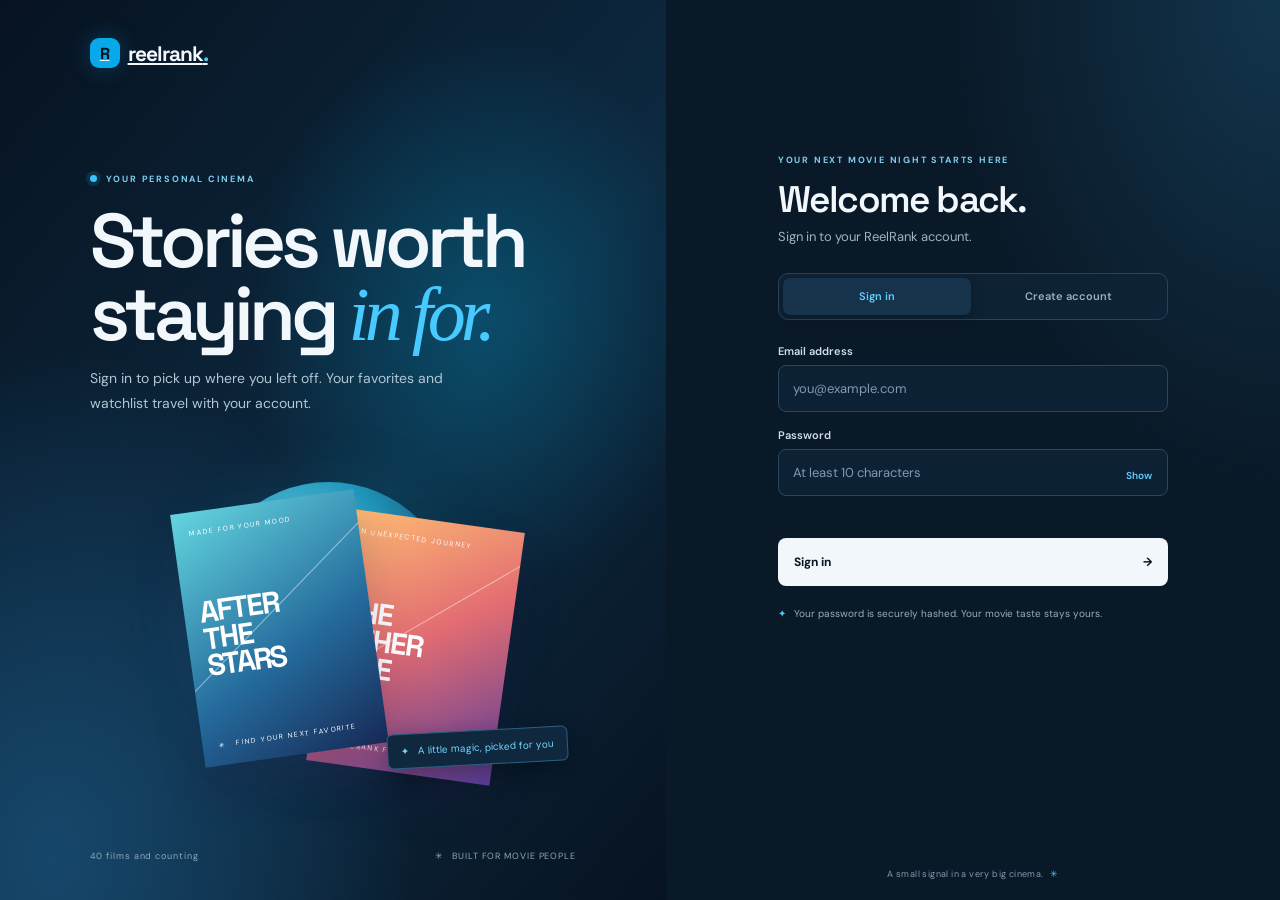
==== static/login.html @ 8eb5d7c5 "Add account login and streaming-style interface" ====
<!doctype html>
<html lang="en">
<head>
  <meta charset="utf-8">
  <meta name="viewport" content="width=device-width,initial-scale=1">
  <meta name="theme-color" content="#071321">
  <title>Sign in · ReelRank</title>
  <link rel="preconnect" href="https://fonts.googleapis.com">
  <link rel="preconnect" href="https://fonts.gstatic.com" crossorigin>
  <link href="https://fonts.googleapis.com/css2?family=DM+Sans:wght@400;500;600;700&family=Space+Grotesk:wght@500;600;700&display=swap" rel="stylesheet">
  <link rel="stylesheet" href="/static/login.css">
</head>
<body>
  <main class="auth-layout">
    <section class="auth-story" aria-label="About ReelRank">
      <a class="auth-brand" href="/"><span class="auth-brand-mark">R</span> reelrank<span>.</span></a>
      <div class="story-copy">
        <div class="story-eyebrow"><i></i> YOUR PERSONAL CINEMA</div>
        <h1>Stories worth<br>staying <em>in for.</em></h1>
        <p>Sign in to pick up where you left off. Your favorites and watchlist travel with your account.</p>
      </div>
      <div class="story-art" aria-hidden="true">
        <div class="story-orb"></div>
        <div class="story-poster story-poster-back"><span>AN UNEXPECTED JOURNEY</span><b>THE<br>OTHER<br>SIDE</b><small>A REELRANK FAVORITE</small></div>
        <div class="story-poster story-poster-front"><span>MADE FOR YOUR MOOD</span><b>AFTER<br>THE<br>STARS</b><small>✳ &nbsp; FIND YOUR NEXT FAVORITE</small></div>
        <div class="story-caption">✦ &nbsp; A little magic, picked for you</div>
      </div>
      <div class="story-foot"><span>40 films and counting</span><span>✳ &nbsp; BUILT FOR MOVIE PEOPLE</span></div>
    </section>

    <section class="auth-panel" aria-labelledby="auth-title">
      <div class="auth-card">
        <div class="auth-mobile-brand"><span class="auth-brand-mark">R</span> reelrank<span>.</span></div>
        <div class="auth-kicker">YOUR NEXT MOVIE NIGHT STARTS HERE</div>
        <h2 id="auth-title">Welcome back.</h2>
        <p class="auth-subtitle" id="auth-subtitle">Sign in to your ReelRank account.</p>

        <div class="auth-tabs" role="tablist" aria-label="Account access">
          <button type="button" class="auth-tab active" id="login-tab" role="tab" aria-selected="true">Sign in</button>
          <button type="button" class="auth-tab" id="register-tab" role="tab" aria-selected="false">Create account</button>
        </div>

        <form id="auth-form" novalidate>
          <label class="auth-field" id="name-field" hidden>
            <span>Your name</span>
            <input id="display-name" name="display_name" type="text" autocomplete="name" maxlength="80" placeholder="What should we call you?">
          </label>
          <label class="auth-field">
            <span>Email address</span>
            <input id="email" name="email" type="email" autocomplete="email" maxlength="254" placeholder="you@example.com" required>
          </label>
          <label class="auth-field password-field">
            <span>Password</span>
            <input id="password" name="password" type="password" autocomplete="current-password" minlength="10" maxlength="128" placeholder="At least 10 characters" required>
            <button class="password-toggle" type="button" id="password-toggle" aria-label="Show password">Show</button>
          </label>
          <p class="auth-error" id="auth-error" role="alert" aria-live="polite"></p>
          <button class="auth-submit" type="submit"><span id="submit-label">Sign in</span><span aria-hidden="true">→</span></button>
        </form>
        <p class="auth-security"><span>✦</span> Your password is securely hashed. Your movie taste stays yours.</p>
      </div>
      <div class="auth-bottom">A small signal in a very big cinema. <span>✳</span></div>
    </section>
  </main>
  <script src="/static/auth.js"></script>
</body>
</html>
---- static/login.css ----
:root{font-family:'DM Sans',sans-serif;color:#30203d;background:#fff8f1;font-synthesis:none;text-rendering:optimizeLegibility}*{box-sizing:border-box}body{margin:0;min-width:320px;min-height:100vh;background:#fff8f1}.auth-layout{min-height:100vh;display:grid;grid-template-columns:minmax(0,1.04fr) minmax(420px,.96fr)}.auth-story{min-height:100vh;position:relative;overflow:hidden;padding:38px clamp(30px,7vw,105px);display:flex;flex-direction:column;justify-content:space-between;background:radial-gradient(ellipse at 78% 38%,#ffd09c78 0,transparent 28%),radial-gradient(ellipse at 8% 95%,#d6c2ff96 0,transparent 36%),linear-gradient(135deg,#fff0dc 0%,#fff6ed 52%,#f2eaff 100%)}.auth-brand,.auth-mobile-brand{display:inline-flex;align-items:center;gap:8px;width:max-content;color:#2d193e;font:700 21px 'Space Grotesk',sans-serif;letter-spacing:-1px}.auth-brand>span:last-child,.auth-mobile-brand>span:last-child{margin-left:-8px;color:#ed6387}.auth-brand-mark{width:30px;height:30px;display:grid;place-items:center;border-radius:9px;background:linear-gradient(145deg,#d9ff79,#b4e849);color:#202d16;font-size:16px;letter-spacing:0;box-shadow:0 5px 15px #b0dc4c42}.story-copy{position:relative;z-index:2;margin-top:45px}.story-eyebrow,.auth-kicker{color:#816f8d;font-size:9px;font-weight:700;letter-spacing:1.8px}.story-eyebrow{display:flex;align-items:center;gap:9px}.story-eyebrow i{width:7px;height:7px;border-radius:50%;background:#ea648e;box-shadow:0 0 0 4px #ea648e20}.story-copy h1{margin:20px 0 15px;color:#2d193e;font:600 clamp(44px,6.4vw,76px)/.96 'Space Grotesk',sans-serif;letter-spacing:-5px}.story-copy h1 em{color:#7955e6;font-family:Georgia,serif;font-weight:400}.story-copy p{max-width:400px;color:#786a80;font-size:14px;line-height:1.8}.story-art{height:300px;max-width:470px;position:relative;align-self:center;width:100%;margin:-8px 0 8px;perspective:900px}.story-orb{position:absolute;left:22%;top:0;width:255px;height:255px;border-radius:50%;background:radial-gradient(circle at 37% 35%,#ffc977,#fa8976 43%,#bd68c9 75%,#7759e7 100%);filter:drop-shadow(0 12px 35px #be70cf40)}.story-poster{position:absolute;top:19px;width:185px;height:255px;padding:16px;display:flex;flex-direction:column;justify-content:space-between;color:white;box-shadow:0 24px 44px #28143d35;overflow:hidden}.story-poster:after{content:'';position:absolute;width:250px;height:1px;top:40%;left:-15%;transform:rotate(-38deg);background:#ffffff77}.story-poster>*{position:relative;z-index:1}.story-poster span,.story-poster small{font-size:7px;letter-spacing:1.4px}.story-poster b{font:700 30px/.9 'Space Grotesk',sans-serif;letter-spacing:-2px}.story-poster-back{left:48%;top:37px;transform:rotate(8deg);background:linear-gradient(150deg,#ffc16d,#ef6d83 48%,#593b99)}.story-poster-front{left:19%;transform:rotate(-8deg);background:linear-gradient(150deg,#63d5df,#5664d7 58%,#37234f)}.story-caption{position:absolute;right:0;bottom:17px;padding:10px 13px;border:1px solid #e8d5f3;border-radius:6px;background:#fffdf7;color:#6448bd;font-size:10px;box-shadow:0 8px 23px #56367320;transform:rotate(-3deg)}.story-foot{display:flex;justify-content:space-between;color:#8d7c92;font-size:9px;letter-spacing:.9px}.auth-panel{min-height:100vh;display:flex;flex-direction:column;align-items:center;justify-content:center;padding:46px clamp(28px,6vw,90px) 20px;background:#fffdf9}.auth-card{width:min(100%,390px);margin:auto 0}.auth-mobile-brand{display:none;margin-bottom:44px}.auth-kicker{color:#987db4}.auth-card h2{margin:14px 0 7px;color:#2e1c3e;font:600 37px/1.1 'Space Grotesk',sans-serif;letter-spacing:-1.8px}.auth-subtitle{margin:0;color:#82758b;font-size:13px}.auth-tabs{display:grid;grid-template-columns:1fr 1fr;gap:4px;margin:28px 0 24px;padding:4px;border:1px solid #eee5ee;border-radius:10px;background:#f8f3f8}.auth-tab{height:37px;border:0;border-radius:7px;background:transparent;color:#8b7e91;font:600 11px 'DM Sans',sans-serif;cursor:pointer}.auth-tab.active{background:#fff;color:#6948c9;box-shadow:0 3px 10px #46235113}.auth-field{display:block;margin:0 0 16px}.auth-field>span{display:block;margin:0 0 7px;color:#594967;font-size:11px;font-weight:600}.auth-field input{width:100%;height:47px;padding:0 14px;border:1px solid #e8dfea;border-radius:8px;outline:0;background:#fff;color:#352342;font:13px 'DM Sans',sans-serif;transition:border .15s,box-shadow .15s}.auth-field input::placeholder{color:#ad9fb2}.auth-field input:focus{border-color:#9b82ed;box-shadow:0 0 0 4px #8f76ee1c}.password-field{position:relative}.password-field input{padding-right:63px}.password-toggle{position:absolute;right:10px;bottom:10px;padding:4px 6px;border:0;background:transparent;color:#7859cc;font:600 10px 'DM Sans',sans-serif;cursor:pointer}.auth-error{min-height:18px;margin:2px 0 8px;color:#bd3f58;font-size:11px;line-height:1.5}.auth-submit{width:100%;height:48px;display:flex;justify-content:space-between;align-items:center;padding:0 16px;border:0;border-radius:8px;background:linear-gradient(110deg,#7455e7,#a44de3 57%,#e95e91);color:white;font:700 12px 'DM Sans',sans-serif;cursor:pointer;box-shadow:0 10px 22px #7754e837;transition:transform .15s,filter .15s}.auth-submit:hover{transform:translateY(-2px);filter:brightness(1.05)}.auth-submit:disabled{opacity:.65;cursor:wait;transform:none}.auth-security{margin:20px 0 0;color:#96899b;font-size:10px;line-height:1.6}.auth-security span{color:#9271e5;margin-right:5px}.auth-bottom{margin-top:auto;padding-top:30px;color:#a192a5;font-size:9px;letter-spacing:.4px}.auth-bottom span{color:#e6608d;margin-left:4px}[hidden]{display:none!important}@media(max-width:850px){.auth-layout{grid-template-columns:minmax(0,.9fr) minmax(370px,1.1fr)}.auth-story{padding:30px 36px}.story-copy h1{font-size:54px}.story-art{transform:scale(.88);transform-origin:center}.auth-panel{padding-left:38px;padding-right:38px}}@media(max-width:680px){.auth-layout{display:block}.auth-story{display:none}.auth-panel{min-height:100vh;padding:34px 25px 18px;background:radial-gradient(ellipse at 100% 0%,#eadfff 0,transparent 35%),#fffaf5}.auth-card{width:min(100%,400px)}.auth-mobile-brand{display:inline-flex;margin-bottom:43px}.auth-card h2{font-size:33px}.auth-bottom{padding-top:20px}}@media(prefers-reduced-motion:reduce){*,*:before,*:after{scroll-behavior:auto!important;transition:none!important}}
@media(max-width:680px){.auth-panel{padding-top:24px}.auth-mobile-brand{margin-bottom:26px}.auth-tabs{margin:22px 0 17px}.auth-field{margin-bottom:12px}.auth-field input{height:44px}.auth-submit{height:46px}}

/* Shared ReelRank streaming identity */
:root{color:#f2f7fb;background:#071321}body{background:#071321;color:#f2f7fb}.auth-layout{background:#071321}.auth-story{background:radial-gradient(ellipse at 72% 35%,#0780a76b 0,transparent 34%),radial-gradient(ellipse at 8% 95%,#16476b 0,transparent 42%),linear-gradient(130deg,#071321,#0d2940 56%,#071321)}.auth-brand,.auth-mobile-brand{color:#f2f7fb}.auth-brand>span:last-child,.auth-mobile-brand>span:last-child{color:#44caff}.auth-brand-mark{background:#08a9e8;color:#03111e;box-shadow:0 0 22px #039fe544}.story-copy h1{color:#f2f7fb}.story-copy h1 em{color:#47caff}.story-eyebrow,.auth-kicker{color:#7ecdee}.story-eyebrow i{background:#34c6ff;box-shadow:0 0 0 4px #34c6ff20}.story-copy p{color:#b2c5d3}.story-orb{background:radial-gradient(circle at 37% 35%,#8fe5f0,#229abe 43%,#124769 75%,#07527c 100%);filter:drop-shadow(0 12px 35px #13b4df35)}.story-poster-back{background:linear-gradient(150deg,#ffbf72,#e26c72 48%,#593c99)}.story-poster-front{background:linear-gradient(150deg,#63d5df,#246a9c 58%,#172a56)}.story-caption{background:#10283d;border-color:#286184;color:#73d4ff;box-shadow:0 8px 23px #0005}.story-foot{color:#8da9bb}.auth-panel{background:#0a1928}.auth-card h2{color:#f2f7fb}.auth-subtitle{color:#9fb3c2}.auth-tabs{background:#0e2235;border-color:#27445a}.auth-tab{color:#9bb0bf}.auth-tab.active{background:#17334b;color:#62ceff;box-shadow:0 3px 10px #0004}.auth-field>span{color:#cfdeea}.auth-field input{border-color:#284760;background:#0d2134;color:#f4f8fb}.auth-field input::placeholder{color:#7f9aad}.auth-field input:focus{border-color:#25b8f2;box-shadow:0 0 0 4px #25b8f21c}.password-toggle{color:#60ceff}.auth-submit{background:#f1f7fb;color:#071321;box-shadow:none}.auth-submit:hover{background:#41c6ff}.auth-error{color:#ff8398}.auth-security{color:#98adbc}.auth-security span{color:#4fcaff}.auth-bottom{color:#829bad}.auth-bottom span{color:#45caff}.auth-panel{background:radial-gradient(ellipse at 100% 0%,#12354c 0,transparent 38%),#0a1928}
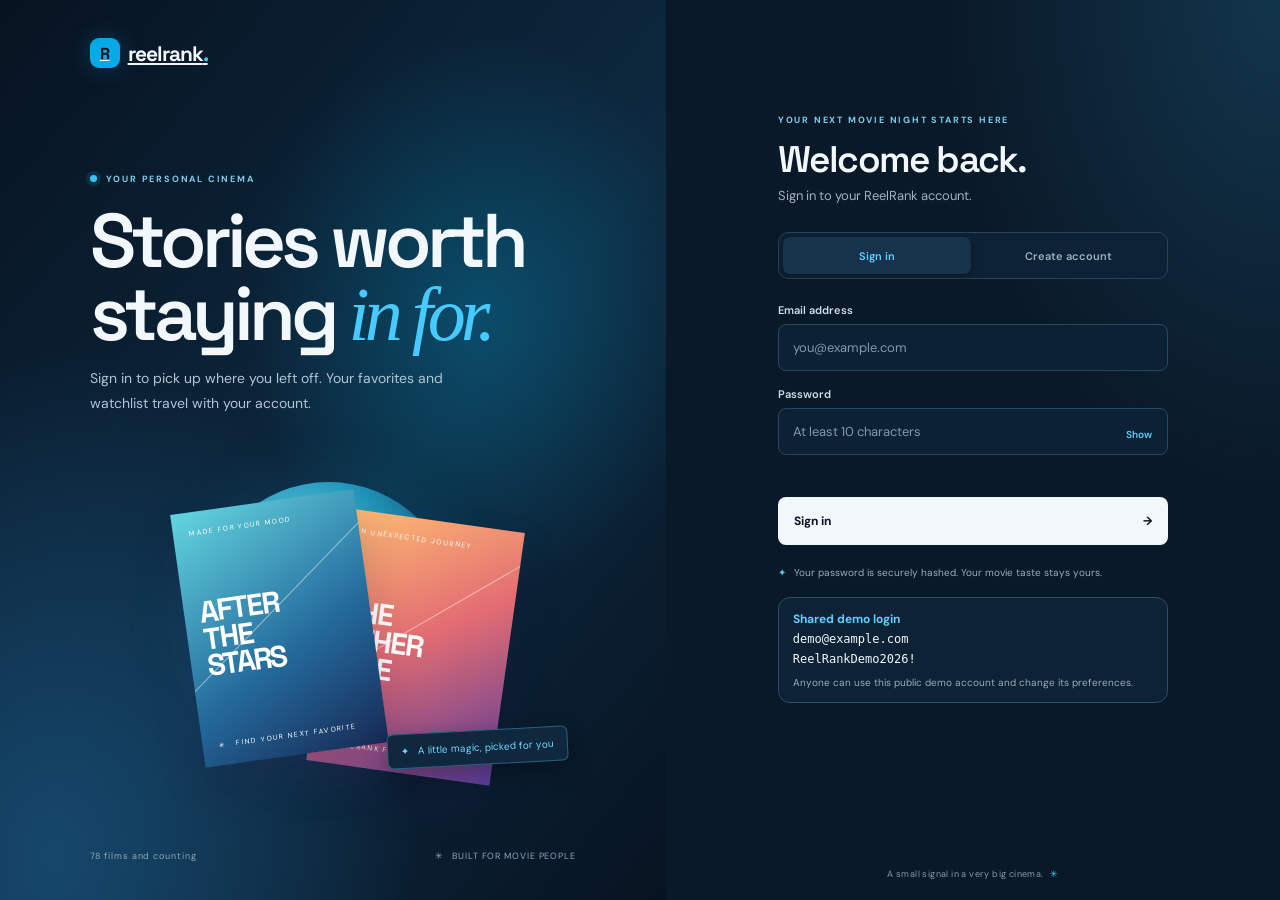
==== commit 3a85d8ad: "Seed and show shared demo login" ====
--- a/static/login.html
+++ b/static/login.html
@@ -25,7 +25,7 @@
         <div class="story-poster story-poster-front"><span>MADE FOR YOUR MOOD</span><b>AFTER<br>THE<br>STARS</b><small>✳ &nbsp; FIND YOUR NEXT FAVORITE</small></div>
         <div class="story-caption">✦ &nbsp; A little magic, picked for you</div>
       </div>
-      <div class="story-foot"><span>40 films and counting</span><span>✳ &nbsp; BUILT FOR MOVIE PEOPLE</span></div>
+      <div class="story-foot"><span>78 films and counting</span><span>✳ &nbsp; BUILT FOR MOVIE PEOPLE</span></div>
     </section>
 
     <section class="auth-panel" aria-labelledby="auth-title">
@@ -58,6 +58,7 @@
           <button class="auth-submit" type="submit"><span id="submit-label">Sign in</span><span aria-hidden="true">→</span></button>
         </form>
         <p class="auth-security"><span>✦</span> Your password is securely hashed. Your movie taste stays yours.</p>
+        <p class="demo-credentials"><strong>Shared demo login</strong><br><code>demo@example.com</code><br><code>ReelRankDemo2026!</code><small>Anyone can use this public demo account and change its preferences.</small></p>
       </div>
       <div class="auth-bottom">A small signal in a very big cinema. <span>✳</span></div>
     </section>
--- a/static/login.css
+++ b/static/login.css
@@ -3,3 +3,4 @@
 
 /* Shared ReelRank streaming identity */
 :root{color:#f2f7fb;background:#071321}body{background:#071321;color:#f2f7fb}.auth-layout{background:#071321}.auth-story{background:radial-gradient(ellipse at 72% 35%,#0780a76b 0,transparent 34%),radial-gradient(ellipse at 8% 95%,#16476b 0,transparent 42%),linear-gradient(130deg,#071321,#0d2940 56%,#071321)}.auth-brand,.auth-mobile-brand{color:#f2f7fb}.auth-brand>span:last-child,.auth-mobile-brand>span:last-child{color:#44caff}.auth-brand-mark{background:#08a9e8;color:#03111e;box-shadow:0 0 22px #039fe544}.story-copy h1{color:#f2f7fb}.story-copy h1 em{color:#47caff}.story-eyebrow,.auth-kicker{color:#7ecdee}.story-eyebrow i{background:#34c6ff;box-shadow:0 0 0 4px #34c6ff20}.story-copy p{color:#b2c5d3}.story-orb{background:radial-gradient(circle at 37% 35%,#8fe5f0,#229abe 43%,#124769 75%,#07527c 100%);filter:drop-shadow(0 12px 35px #13b4df35)}.story-poster-back{background:linear-gradient(150deg,#ffbf72,#e26c72 48%,#593c99)}.story-poster-front{background:linear-gradient(150deg,#63d5df,#246a9c 58%,#172a56)}.story-caption{background:#10283d;border-color:#286184;color:#73d4ff;box-shadow:0 8px 23px #0005}.story-foot{color:#8da9bb}.auth-panel{background:#0a1928}.auth-card h2{color:#f2f7fb}.auth-subtitle{color:#9fb3c2}.auth-tabs{background:#0e2235;border-color:#27445a}.auth-tab{color:#9bb0bf}.auth-tab.active{background:#17334b;color:#62ceff;box-shadow:0 3px 10px #0004}.auth-field>span{color:#cfdeea}.auth-field input{border-color:#284760;background:#0d2134;color:#f4f8fb}.auth-field input::placeholder{color:#7f9aad}.auth-field input:focus{border-color:#25b8f2;box-shadow:0 0 0 4px #25b8f21c}.password-toggle{color:#60ceff}.auth-submit{background:#f1f7fb;color:#071321;box-shadow:none}.auth-submit:hover{background:#41c6ff}.auth-error{color:#ff8398}.auth-security{color:#98adbc}.auth-security span{color:#4fcaff}.auth-bottom{color:#829bad}.auth-bottom span{color:#45caff}.auth-panel{background:radial-gradient(ellipse at 100% 0%,#12354c 0,transparent 38%),#0a1928}
+.demo-credentials{margin:16px 0 0;padding:12px 14px;border:1px solid #285069;border-radius:12px;background:#0d2234;color:#d8e7f0;font-size:12px;line-height:1.65}.demo-credentials strong{color:#62ceff}.demo-credentials code{font-family:ui-monospace,Consolas,monospace;color:#f2f7fb}.demo-credentials small{display:block;margin-top:5px;color:#98adbc;font-size:10px;line-height:1.5}
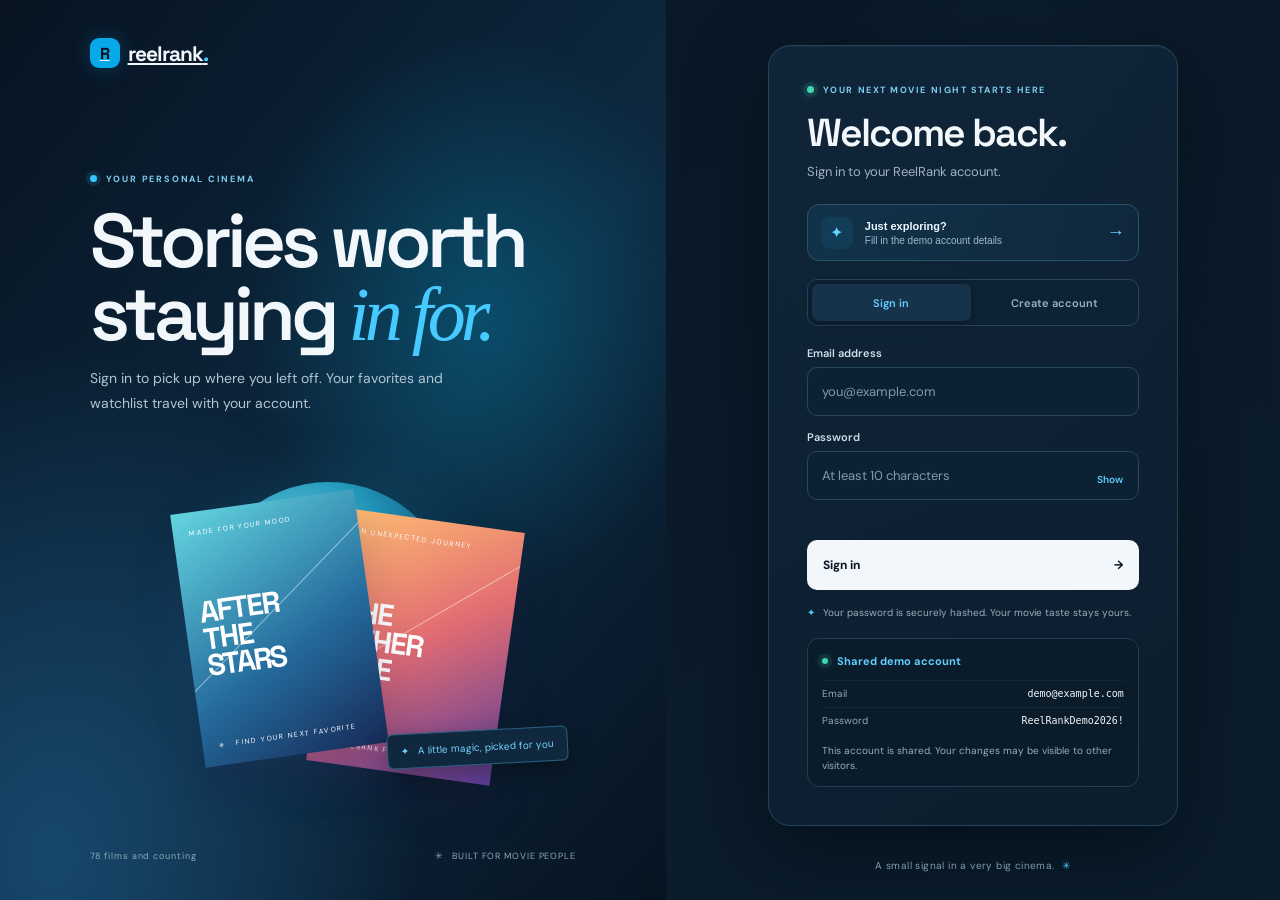
==== commit 4524535d: "Improve login experience and demo access" ====
--- a/static/login.html
+++ b/static/login.html
@@ -8,7 +8,7 @@
   <link rel="preconnect" href="https://fonts.googleapis.com">
   <link rel="preconnect" href="https://fonts.gstatic.com" crossorigin>
   <link href="https://fonts.googleapis.com/css2?family=DM+Sans:wght@400;500;600;700&family=Space+Grotesk:wght@500;600;700&display=swap" rel="stylesheet">
-  <link rel="stylesheet" href="/static/login.css">
+  <link rel="stylesheet" href="/static/login.css?v=20261007-1">
 </head>
 <body>
   <main class="auth-layout">
@@ -31,9 +31,15 @@
     <section class="auth-panel" aria-labelledby="auth-title">
       <div class="auth-card">
         <div class="auth-mobile-brand"><span class="auth-brand-mark">R</span> reelrank<span>.</span></div>
-        <div class="auth-kicker">YOUR NEXT MOVIE NIGHT STARTS HERE</div>
+        <div class="auth-kicker"><span class="status-dot"></span> YOUR NEXT MOVIE NIGHT STARTS HERE</div>
         <h2 id="auth-title">Welcome back.</h2>
         <p class="auth-subtitle" id="auth-subtitle">Sign in to your ReelRank account.</p>
+
+        <button class="demo-quick" id="demo-fill" type="button" aria-label="Fill in the shared demo account details">
+          <span class="demo-quick-icon" aria-hidden="true">✦</span>
+          <span class="demo-quick-copy"><strong>Just exploring?</strong><small>Fill in the demo account details</small></span>
+          <span class="demo-quick-arrow" aria-hidden="true">→</span>
+        </button>
 
         <div class="auth-tabs" role="tablist" aria-label="Account access">
           <button type="button" class="auth-tab active" id="login-tab" role="tab" aria-selected="true">Sign in</button>
@@ -58,11 +64,16 @@
           <button class="auth-submit" type="submit"><span id="submit-label">Sign in</span><span aria-hidden="true">→</span></button>
         </form>
         <p class="auth-security"><span>✦</span> Your password is securely hashed. Your movie taste stays yours.</p>
-        <p class="demo-credentials"><strong>Shared demo login</strong><br><code>demo@example.com</code><br><code>ReelRankDemo2026!</code><small>Anyone can use this public demo account and change its preferences.</small></p>
+        <aside class="demo-credentials" aria-label="Shared demo account credentials">
+          <div class="demo-heading"><span class="demo-live-dot"></span><strong>Shared demo account</strong></div>
+          <div class="demo-credential-row"><span>Email</span><code>demo@example.com</code></div>
+          <div class="demo-credential-row"><span>Password</span><code>ReelRankDemo2026!</code></div>
+          <small>This account is shared. Your changes may be visible to other visitors.</small>
+        </aside>
       </div>
       <div class="auth-bottom">A small signal in a very big cinema. <span>✳</span></div>
     </section>
   </main>
-  <script src="/static/auth.js"></script>
+  <script src="/static/auth.js?v=20261007-1"></script>
 </body>
 </html>
--- a/static/login.css
+++ b/static/login.css
@@ -4,3 +4,39 @@
 /* Shared ReelRank streaming identity */
 :root{color:#f2f7fb;background:#071321}body{background:#071321;color:#f2f7fb}.auth-layout{background:#071321}.auth-story{background:radial-gradient(ellipse at 72% 35%,#0780a76b 0,transparent 34%),radial-gradient(ellipse at 8% 95%,#16476b 0,transparent 42%),linear-gradient(130deg,#071321,#0d2940 56%,#071321)}.auth-brand,.auth-mobile-brand{color:#f2f7fb}.auth-brand>span:last-child,.auth-mobile-brand>span:last-child{color:#44caff}.auth-brand-mark{background:#08a9e8;color:#03111e;box-shadow:0 0 22px #039fe544}.story-copy h1{color:#f2f7fb}.story-copy h1 em{color:#47caff}.story-eyebrow,.auth-kicker{color:#7ecdee}.story-eyebrow i{background:#34c6ff;box-shadow:0 0 0 4px #34c6ff20}.story-copy p{color:#b2c5d3}.story-orb{background:radial-gradient(circle at 37% 35%,#8fe5f0,#229abe 43%,#124769 75%,#07527c 100%);filter:drop-shadow(0 12px 35px #13b4df35)}.story-poster-back{background:linear-gradient(150deg,#ffbf72,#e26c72 48%,#593c99)}.story-poster-front{background:linear-gradient(150deg,#63d5df,#246a9c 58%,#172a56)}.story-caption{background:#10283d;border-color:#286184;color:#73d4ff;box-shadow:0 8px 23px #0005}.story-foot{color:#8da9bb}.auth-panel{background:#0a1928}.auth-card h2{color:#f2f7fb}.auth-subtitle{color:#9fb3c2}.auth-tabs{background:#0e2235;border-color:#27445a}.auth-tab{color:#9bb0bf}.auth-tab.active{background:#17334b;color:#62ceff;box-shadow:0 3px 10px #0004}.auth-field>span{color:#cfdeea}.auth-field input{border-color:#284760;background:#0d2134;color:#f4f8fb}.auth-field input::placeholder{color:#7f9aad}.auth-field input:focus{border-color:#25b8f2;box-shadow:0 0 0 4px #25b8f21c}.password-toggle{color:#60ceff}.auth-submit{background:#f1f7fb;color:#071321;box-shadow:none}.auth-submit:hover{background:#41c6ff}.auth-error{color:#ff8398}.auth-security{color:#98adbc}.auth-security span{color:#4fcaff}.auth-bottom{color:#829bad}.auth-bottom span{color:#45caff}.auth-panel{background:radial-gradient(ellipse at 100% 0%,#12354c 0,transparent 38%),#0a1928}
 .demo-credentials{margin:16px 0 0;padding:12px 14px;border:1px solid #285069;border-radius:12px;background:#0d2234;color:#d8e7f0;font-size:12px;line-height:1.65}.demo-credentials strong{color:#62ceff}.demo-credentials code{font-family:ui-monospace,Consolas,monospace;color:#f2f7fb}.demo-credentials small{display:block;margin-top:5px;color:#98adbc;font-size:10px;line-height:1.5}
+
+/* Clearer sign-in hierarchy and a one-click path into the public demo. */
+.auth-panel{position:relative;isolation:isolate;overflow:hidden}
+.auth-panel:before{position:absolute;z-index:-1;inset:0;content:"";background:radial-gradient(ellipse at 55% 36%,#12375075 0,transparent 48%),linear-gradient(155deg,#0a1928 15%,#0b1d2c 100%)}
+.auth-card{width:min(100%,410px);padding:clamp(25px,3vw,38px);border:1px solid #25445b;border-radius:22px;background:linear-gradient(145deg,#10263aeb,#0c1d2df5);box-shadow:0 28px 80px #020b14a6,0 1px #ffffff0a inset}
+.auth-kicker{display:flex;align-items:center;gap:9px;font-size:9px;letter-spacing:1.55px}
+.status-dot,.demo-live-dot{width:7px;height:7px;flex:none;border-radius:50%;background:#41d8b1;box-shadow:0 0 0 4px #41d8b11c,0 0 13px #41d8b177}
+.auth-card h2{margin-top:16px;font-size:clamp(33px,4vw,39px);letter-spacing:-2px}
+.auth-subtitle{font-size:13px;line-height:1.6}
+.demo-quick{width:100%;min-height:57px;display:flex;align-items:center;gap:12px;margin:22px 0 0;padding:10px 13px;border:1px solid #28536d;border-radius:12px;background:linear-gradient(110deg,#11334a,#10273b);color:#eef8ff;text-align:left;cursor:pointer;transition:border-color .18s,transform .18s,background .18s}
+.demo-quick:hover{transform:translateY(-1px);border-color:#3b9fc3;background:linear-gradient(110deg,#153d55,#123048)}
+.demo-quick:focus-visible,.auth-tab:focus-visible,.password-toggle:focus-visible,.auth-submit:focus-visible{outline:3px solid #44caff;outline-offset:3px}
+.demo-quick-icon{width:32px;height:32px;display:grid;place-items:center;border-radius:9px;background:#123d56;color:#60d3ff;font-size:16px}
+.demo-quick-copy{display:grid;gap:3px;flex:1}
+.demo-quick-copy strong{font-size:11px;font-weight:700}
+.demo-quick-copy small{color:#9ebaca;font-size:10px}
+.demo-quick-arrow{color:#64d4ff;font-size:18px;transition:transform .18s}
+.demo-quick:hover .demo-quick-arrow{transform:translateX(3px)}
+.auth-tabs{margin:18px 0 20px}
+.auth-field{margin-bottom:14px}
+.auth-field>span{font-size:11px}
+.auth-field input{height:49px;border-radius:10px}
+.auth-submit{height:50px;border-radius:10px;font-size:12px;transition:transform .18s,background .18s,box-shadow .18s}
+.auth-submit:hover{transform:translateY(-1px);background:#46c7fb;box-shadow:0 8px 24px #0aaee52b}
+.auth-security{margin-top:15px;font-size:10px}
+.demo-credentials{margin-top:17px;padding:13px 14px;border-radius:12px;background:#0a1b2a;border-color:#203e53}
+.demo-heading{display:flex;align-items:center;gap:9px;margin-bottom:9px;color:#e6f2fa;font-size:11px}
+.demo-live-dot{width:6px;height:6px}
+.demo-credential-row{display:flex;justify-content:space-between;align-items:center;gap:12px;padding:5px 0;border-top:1px solid #ffffff0a}
+.demo-credential-row>span{color:#8da9bb;font-size:10px}
+.demo-credential-row code{overflow-wrap:anywhere;font-size:10px}
+.demo-credentials small{margin-top:8px}
+.auth-bottom{font-size:10px}
+.auth-panel.is-register .demo-quick,.auth-panel.is-register .demo-credentials{display:none}
+@media(min-width:681px){.auth-panel{padding-top:36px;padding-bottom:28px}.auth-card{margin:auto 0}.auth-bottom{padding-top:16px}}
+@media(max-width:680px){.auth-panel{padding:26px 18px 18px}.auth-card{width:min(100%,430px);padding:25px 22px;border-radius:19px}.auth-mobile-brand{margin-bottom:25px}.auth-tabs{margin:17px 0 18px}.auth-field{margin-bottom:13px}.demo-quick{margin-top:19px}.auth-bottom{padding-top:15px}}
